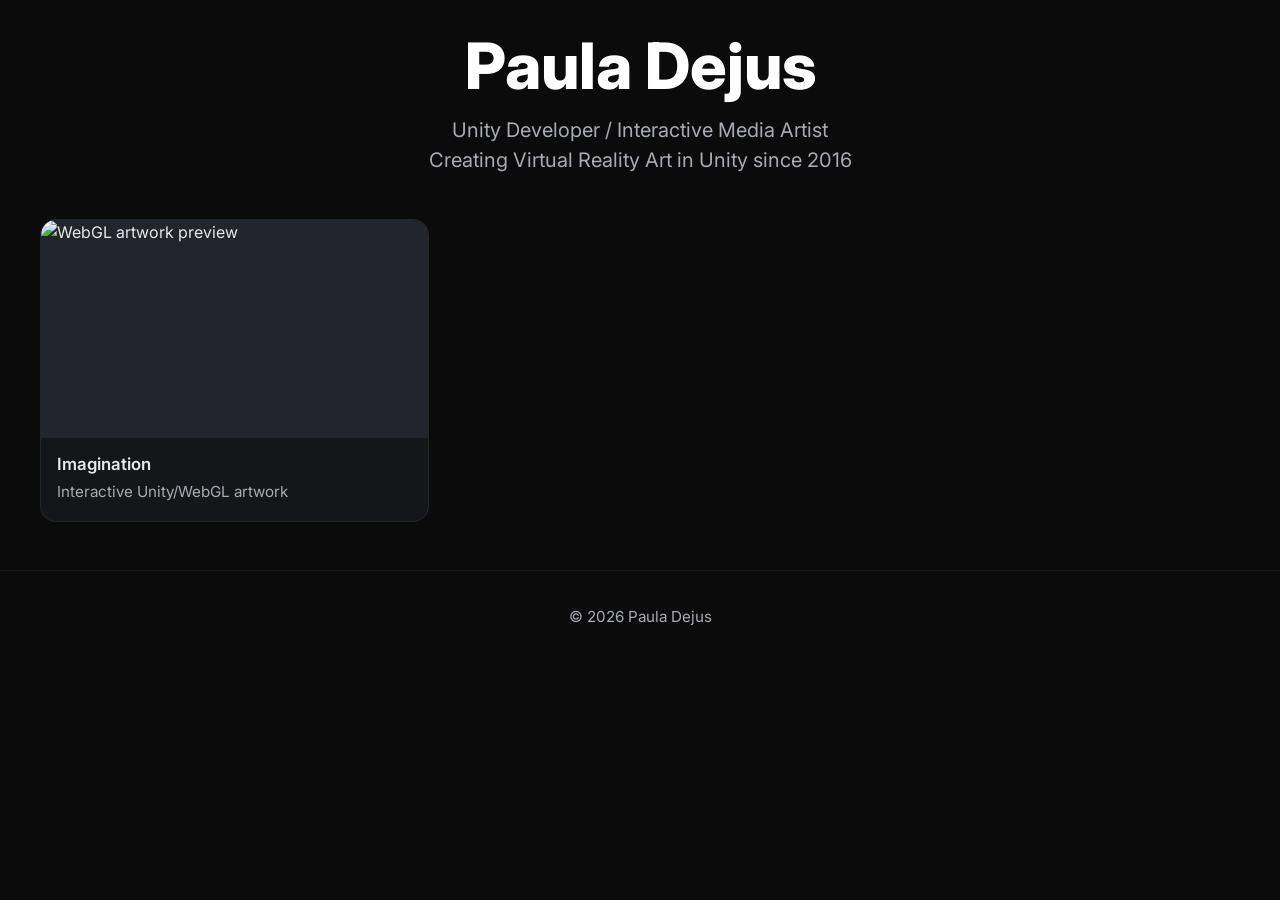
==== index.html @ 6257baa1 "Update artwork description in index.html Removed the period from the artwork description." ====
<!DOCTYPE html>
<html lang="en">
<head>
  <meta charset="UTF-8" />
  <meta name="viewport" content="width=device-width, initial-scale=1" />
  <title>Paula Dejus — Portfolio</title>
  <meta name="description" content="Unity Developer & Interactive Media Artist. Creating Virtual Reality Art in Unity since 2016.">
  <link rel="preconnect" href="https://fonts.googleapis.com">
  <link rel="preconnect" href="https://fonts.gstatic.com" crossorigin>
  <link href="https://fonts.googleapis.com/css2?family=Inter:wght@300;400;600;800&display=swap" rel="stylesheet">
  <link rel="stylesheet" href="style.css" />
</head>
<body>
  <header class="hero">
    <div class="name">Paula Dejus</div>
    <p class="tagline">Unity Developer / Interactive Media Artist<br>Creating Virtual Reality Art in Unity since 2016</p>
  </header>

  <main>
    <section class="gallery-section">
      <div class="grid">
        <!-- WebGL piece as first/only artwork -->
        <a class="card" href="webgl/index.html">
          <figure>
            <img src="webgl/imagination.jpg" alt="WebGL artwork preview" loading="lazy">
            <figcaption>
              <h3>Imagination</h3>
              <p>Interactive Unity/WebGL artwork</p>
            </figcaption>
          </figure>
        </a>
      </div>
    </section>
  </main>

  <footer class="site-footer">
    <p>© <span id="year"></span> Paula Dejus</p>
  </footer>

  <script>
    // Update copyright year automatically
    document.getElementById('year').textContent = new Date().getFullYear();
  </script>
</body>
</html>
---- style.css ----
/* ===== Base ===== */
:root{
  --bg: #0b0b0c;
  --text: #e8e8ea;
  --muted: #a9abb3;
  --card: #15161a;
  --cardHover: #1d1f25;
  --accent: #8ab4ff;
}

*{ box-sizing: border-box; }

html, body{
  margin: 0;
  padding: 0;
  height: 100%;
}

body{
  font-family: 'Inter', system-ui, -apple-system, Segoe UI, Roboto, Helvetica, Arial, sans-serif;
  background: var(--bg);
  color: var(--text);
  line-height: 1.5;
}

/* ===== Hero / Name ===== */
.hero{
  display: grid;
  place-items: center;
  padding: clamp(1.25rem, 3vw, 2rem) 1rem 1.5rem; /* tighter top space */
  text-align: center;
}

.name{
  font-weight: 800;
  font-size: clamp(2.5rem, 6vw, 4rem);
  line-height: 1.05;
  text-align: center;
  margin-bottom: 0.75rem;
  color: #fff;
  max-width: 900px;
  margin-left: auto;
  margin-right: auto;
}


.tagline{
  margin-top: .25rem;
  color: var(--muted);
  font-weight: 400;
  font-size: clamp(1rem, 2.2vw, 1.25rem);
}

/* ===== Main / Gallery ===== */
main{
  padding: 0 1rem 3rem;
}

.gallery-section{
  margin: 0 auto;
  max-width: 1200px;
}

.grid{
  display: grid;
  gap: 1rem;
  grid-template-columns: 1fr;
}

@media (min-width: 640px){
  .grid{ grid-template-columns: repeat(2, 1fr); }
}

@media (min-width: 1024px){
  .grid{ grid-template-columns: repeat(3, 1fr); }
}

.card{
  display: block;
  text-decoration: none;
  color: inherit;
  background: var(--card);
  border: 1px solid rgba(255,255,255,.06);
  border-radius: 16px;
  overflow: hidden;
  transition: transform .2s ease, background .2s ease, border-color .2s ease;
}

.card:hover{
  transform: translateY(-2px);
  background: var(--cardHover);
  border-color: rgba(255,255,255,.12);
}

.card figure{
  margin: 0;
}

.card img{
  display: block;
  width: 100%;
  aspect-ratio: 16 / 9;
  object-fit: cover;
  background: #22252b;
}

figcaption{
  padding: 0.85rem 1rem 1.1rem;
}

figcaption h3{
  margin: 0 0 .25rem 0;
  font-size: 1.05rem;
  font-weight: 600;
}

figcaption p{
  margin: 0;
  color: var(--muted);
  font-size: 0.95rem;
}

/* ===== Footer ===== */
.site-footer{
  border-top: 1px solid rgba(255,255,255,.06);
  padding: 1.25rem;
  text-align: center;
  color: var(--muted);
  font-size: .95rem;
}

/* Disable text selection and text cursor globally */
body, html, * {
  user-select: none;
  -webkit-user-select: none;
  -ms-user-select: none;
  cursor: default;
}
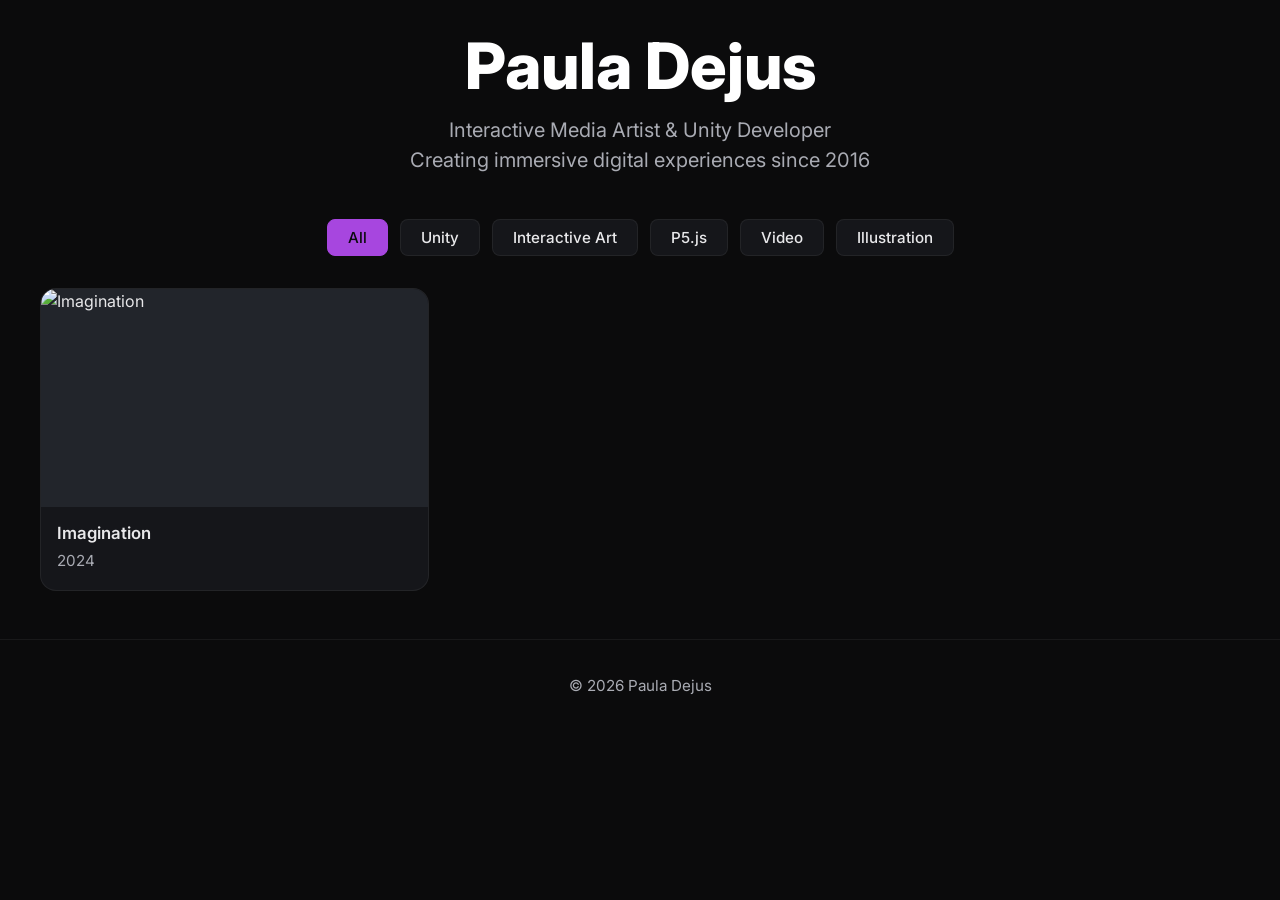
==== commit a58d8879: "update" ====
--- a/index.html
+++ b/index.html
@@ -3,43 +3,499 @@
 <head>
   <meta charset="UTF-8" />
   <meta name="viewport" content="width=device-width, initial-scale=1" />
-  <title>Paula Dejus — Portfolio</title>
+  <title>Paula Dejus – Portfolio</title>
   <meta name="description" content="Unity Developer & Interactive Media Artist. Creating Virtual Reality Art in Unity since 2016.">
   <link rel="preconnect" href="https://fonts.googleapis.com">
   <link rel="preconnect" href="https://fonts.gstatic.com" crossorigin>
   <link href="https://fonts.googleapis.com/css2?family=Inter:wght@300;400;600;800&display=swap" rel="stylesheet">
-  <link rel="stylesheet" href="style.css" />
+  <style>
+    /* ===== Base ===== */
+    :root{
+      --bg: #0b0b0c;
+      --text: #e8e8ea;
+      --muted: #a9abb3;
+      --card: #15161a;
+      --cardHover: #1d1f25;
+      --accent: #a746df;
+    }
+
+    *{ box-sizing: border-box; }
+
+    html, body{
+      margin: 0;
+      padding: 0;
+      height: 100%;
+    }
+
+    body{
+      font-family: 'Inter', system-ui, -apple-system, Segoe UI, Roboto, Helvetica, Arial, sans-serif;
+      background: var(--bg);
+      color: var(--text);
+      line-height: 1.5;
+    }
+
+    /* ===== Hero / Name ===== */
+    .hero{
+      display: grid;
+      place-items: center;
+      padding: clamp(1.25rem, 3vw, 2rem) 1rem 1.5rem;
+      text-align: center;
+    }
+
+    .name{
+      font-weight: 800;
+      font-size: clamp(2.5rem, 6vw, 4rem);
+      line-height: 1.05;
+      text-align: center;
+      margin-bottom: 0.75rem;
+      color: #fff;
+      max-width: 900px;
+      margin-left: auto;
+      margin-right: auto;
+    }
+
+    .tagline{
+      margin-top: .25rem;
+      color: var(--muted);
+      font-weight: 400;
+      font-size: clamp(1rem, 2.2vw, 1.25rem);
+    }
+
+    /* ===== Filters ===== */
+    .filters{
+      max-width: 1200px;
+      margin: 0 auto 2rem;
+      padding: 0 1rem;
+      display: flex;
+      gap: 0.75rem;
+      flex-wrap: wrap;
+      justify-content: center;
+    }
+
+    .filter-btn{
+      padding: 0.5rem 1.25rem;
+      background: var(--card);
+      border: 1px solid rgba(255,255,255,.06);
+      border-radius: 8px;
+      color: var(--text);
+      font-size: 0.95rem;
+      font-weight: 500;
+      cursor: pointer;
+      transition: all .2s ease;
+      font-family: inherit;
+    }
+
+    .filter-btn:hover{
+      background: var(--cardHover);
+      border-color: rgba(255,255,255,.12);
+    }
+
+    .filter-btn.active{
+      background: var(--accent);
+      color: #0b0b0c;
+      border-color: var(--accent);
+    }
+
+    /* ===== Main / Gallery ===== */
+    main{
+      padding: 0 1rem 3rem;
+    }
+
+    .gallery-section{
+      margin: 0 auto;
+      max-width: 1200px;
+    }
+
+    .grid{
+      display: grid;
+      gap: 1rem;
+      grid-template-columns: 1fr;
+    }
+
+    @media (min-width: 640px){
+      .grid{ grid-template-columns: repeat(2, 1fr); }
+    }
+
+    @media (min-width: 1024px){
+      .grid{ grid-template-columns: repeat(3, 1fr); }
+    }
+
+    .card{
+      display: block;
+      text-decoration: none;
+      color: inherit;
+      background: var(--card);
+      border: 1px solid rgba(255,255,255,.06);
+      border-radius: 16px;
+      overflow: hidden;
+      transition: transform .2s ease, background .2s ease, border-color .2s ease, opacity .2s ease;
+      cursor: pointer;
+    }
+
+    .card.hidden{
+      display: none;
+    }
+
+    .card:hover{
+      transform: translateY(-2px);
+      background: var(--cardHover);
+      border-color: rgba(255,255,255,.12);
+    }
+
+    .card figure{
+      margin: 0;
+    }
+
+    .card img{
+      display: block;
+      width: 100%;
+      aspect-ratio: 16 / 9;
+      object-fit: cover;
+      background: #22252b;
+    }
+
+    figcaption{
+      padding: 0.85rem 1rem 1.1rem;
+    }
+
+    figcaption h3{
+      margin: 0 0 .25rem 0;
+      font-size: 1.05rem;
+      font-weight: 600;
+    }
+
+    figcaption p{
+      margin: 0;
+      color: var(--muted);
+      font-size: 0.95rem;
+    }
+
+    /* ===== Modal ===== */
+    .modal-overlay{
+      position: fixed;
+      top: 0;
+      left: 0;
+      right: 0;
+      bottom: 0;
+      background: rgba(0, 0, 0, 0.85);
+      backdrop-filter: blur(8px);
+      display: none;
+      align-items: center;
+      justify-content: center;
+      z-index: 1000;
+      padding: 1rem;
+      overflow-y: auto;
+    }
+
+    .modal-overlay.active{
+      display: flex;
+    }
+
+    .modal{
+      background: var(--card);
+      border: 1px solid rgba(255,255,255,.12);
+      border-radius: 20px;
+      max-width: 900px;
+      width: 100%;
+      max-height: 90vh;
+      overflow-y: auto;
+      position: relative;
+      animation: modalSlideIn 0.3s ease;
+    }
+
+    @keyframes modalSlideIn{
+      from{
+        opacity: 0;
+        transform: translateY(20px);
+      }
+      to{
+        opacity: 1;
+        transform: translateY(0);
+      }
+    }
+
+    .modal-close{
+      position: absolute;
+      top: 1.25rem;
+      right: 1.25rem;
+      background: rgba(255, 255, 255, 0.1);
+      border: 1px solid rgba(255,255,255,.1);
+      border-radius: 50%;
+      width: 36px;
+      height: 36px;
+      display: flex;
+      align-items: center;
+      justify-content: center;
+      cursor: pointer;
+      color: var(--text);
+      font-size: 1.5rem;
+      line-height: 1;
+      transition: all .2s ease;
+      z-index: 10;
+    }
+
+    .modal-close:hover{
+      background: rgba(255, 255, 255, 0.15);
+      border-color: rgba(255,255,255,.2);
+    }
+
+    .modal-image{
+      width: 100%;
+      aspect-ratio: 16 / 9;
+      object-fit: cover;
+      background: #22252b;
+      border-radius: 20px 20px 0 0;
+    }
+
+    .modal-content{
+      padding: 2rem;
+    }
+
+    .modal-header{
+      margin-bottom: 1.5rem;
+    }
+
+    .modal-title{
+      font-size: 2rem;
+      font-weight: 700;
+      margin: 0 0 0.5rem 0;
+      color: #fff;
+    }
+
+    .modal-year{
+      font-size: 1.1rem;
+      color: var(--muted);
+      margin: 0;
+    }
+
+    .modal-description{
+      font-size: 1.05rem;
+      line-height: 1.7;
+      color: var(--text);
+      margin: 0 0 2rem 0;
+    }
+
+    .modal-actions{
+      display: flex;
+      gap: 1rem;
+      flex-wrap: wrap;
+    }
+
+    .btn{
+      padding: 0.85rem 2rem;
+      border-radius: 10px;
+      font-size: 1rem;
+      font-weight: 600;
+      font-family: inherit;
+      cursor: pointer;
+      transition: all .2s ease;
+      text-decoration: none;
+      display: inline-block;
+      text-align: center;
+    }
+
+    .btn-primary{
+      background: var(--accent);
+      color: #0b0b0c;
+      border: 1px solid var(--accent);
+    }
+
+    .btn-primary:hover{
+      background: #9bc4ff;
+      border-color: #9bc4ff;
+      transform: translateY(-1px);
+    }
+
+    .btn-secondary{
+      background: transparent;
+      color: var(--text);
+      border: 1px solid rgba(255,255,255,.2);
+    }
+
+    .btn-secondary:hover{
+      background: rgba(255,255,255,.05);
+      border-color: rgba(255,255,255,.3);
+    }
+
+    /* ===== Footer ===== */
+    .site-footer{
+      border-top: 1px solid rgba(255,255,255,.06);
+      padding: 1.25rem;
+      text-align: center;
+      color: var(--muted);
+      font-size: .95rem;
+    }
+
+    /* Disable text selection and text cursor globally */
+    body, html, * {
+      user-select: none;
+      -webkit-user-select: none;
+      -ms-user-select: none;
+      cursor: default;
+    }
+
+    .filter-btn, .card, .modal-close, .btn {
+      cursor: pointer;
+    }
+  </style>
 </head>
 <body>
   <header class="hero">
     <div class="name">Paula Dejus</div>
-    <p class="tagline">Unity Developer / Interactive Media Artist<br>Creating Virtual Reality Art in Unity since 2016</p>
+    <p class="tagline">Interactive Media Artist & Unity Developer<br>Creating immersive digital experiences since 2016</p>
   </header>
+
+  <div class="filters">
+    <button class="filter-btn active" data-filter="all">All</button>
+    <button class="filter-btn" data-filter="unity">Unity</button>
+    <button class="filter-btn" data-filter="interactive-art">Interactive Art</button>
+    <button class="filter-btn" data-filter="p5js">P5.js</button>
+    <button class="filter-btn" data-filter="video">Video</button>
+    <button class="filter-btn" data-filter="illustration">Illustration</button>
+  </div>
 
   <main>
     <section class="gallery-section">
-      <div class="grid">
-        <!-- WebGL piece as first/only artwork -->
-        <a class="card" href="webgl/index.html">
-          <figure>
-            <img src="webgl/imagination.jpg" alt="WebGL artwork preview" loading="lazy">
-            <figcaption>
-              <h3>Imagination</h3>
-              <p>Interactive Unity/WebGL artwork</p>
-            </figcaption>
-          </figure>
-        </a>
+      <div class="grid" id="gallery">
+        <!-- Projects will be inserted here by JavaScript -->
       </div>
     </section>
   </main>
 
+  <!-- Modal -->
+  <div class="modal-overlay" id="modal">
+    <div class="modal">
+      <button class="modal-close" id="modalClose">×</button>
+      <img class="modal-image" id="modalImage" src="" alt="">
+      <div class="modal-content">
+        <div class="modal-header">
+          <h2 class="modal-title" id="modalTitle"></h2>
+          <p class="modal-year" id="modalYear"></p>
+        </div>
+        <p class="modal-description" id="modalDescription"></p>
+        <div class="modal-actions" id="modalActions">
+          <!-- Buttons will be inserted here -->
+        </div>
+      </div>
+    </div>
+  </div>
+
   <footer class="site-footer">
     <p>© <span id="year"></span> Paula Dejus</p>
   </footer>
 
   <script>
-    // Update copyright year automatically
+    // Your portfolio data - newest first
+    const projects = [
+      {
+        title: "Imagination",
+        year: 2024,
+        description: "An interactive exploration of memory and digital space. This WebGL experience invites viewers to navigate through fragmented landscapes where reality and imagination blur together.",
+        image: "https://imgur.com/KXJqLhT.jpg",
+        link: "webgl/index.html",
+        tags: ["unity", "interactive-art"],
+        linkText: "Experience" // Optional: custom button text
+      },
+      // Add more projects here following this format:
+      // {
+      //   title: "Project Name",
+      //   year: 2023,
+      //   description: "Longer description of your work. This appears in the modal when someone clicks on it.",
+      //   image: "path/to/image.jpg",
+      //   link: "path/to/project.html", // or video link, etc
+      //   tags: ["unity", "video"],
+      //   linkText: "Watch" // Optional: "Play", "Watch", "View", etc
+      // },
+    ];
+
+    let currentFilter = 'all';
+
+    // Render gallery
+    function renderGallery(filter = 'all') {
+      currentFilter = filter;
+      const gallery = document.getElementById('gallery');
+      gallery.innerHTML = '';
+      
+      projects.forEach((project, index) => {
+        const shouldShow = filter === 'all' || project.tags.includes(filter);
+        
+        const card = document.createElement('div');
+        card.className = `card${shouldShow ? '' : ' hidden'}`;
+        card.onclick = () => openModal(index);
+        
+        card.innerHTML = `
+          <figure>
+            <img src="${project.image}" alt="${project.title}" loading="lazy">
+            <figcaption>
+              <h3>${project.title}</h3>
+              <p>${project.year}</p>
+            </figcaption>
+          </figure>
+        `;
+        
+        gallery.appendChild(card);
+      });
+    }
+
+    // Open modal
+    function openModal(index) {
+      const project = projects[index];
+      const modal = document.getElementById('modal');
+      
+      document.getElementById('modalImage').src = project.image;
+      document.getElementById('modalImage').alt = project.title;
+      document.getElementById('modalTitle').textContent = project.title;
+      document.getElementById('modalYear').textContent = project.year;
+      document.getElementById('modalDescription').textContent = project.description;
+      
+      // Set up action buttons
+      const actions = document.getElementById('modalActions');
+      actions.innerHTML = '';
+      
+      if (project.link) {
+        const btn = document.createElement('a');
+        btn.className = 'btn btn-primary';
+        btn.href = project.link;
+        btn.target = '_blank';
+        btn.textContent = project.linkText || 'View Project';
+        actions.appendChild(btn);
+      }
+      
+      modal.classList.add('active');
+      document.body.style.overflow = 'hidden';
+    }
+
+    // Close modal
+    function closeModal() {
+      const modal = document.getElementById('modal');
+      modal.classList.remove('active');
+      document.body.style.overflow = '';
+    }
+
+    document.getElementById('modalClose').onclick = closeModal;
+    document.getElementById('modal').onclick = (e) => {
+      if (e.target.id === 'modal') closeModal();
+    };
+
+    // ESC key to close modal
+    document.addEventListener('keydown', (e) => {
+      if (e.key === 'Escape') closeModal();
+    });
+
+    // Filter functionality
+    document.querySelectorAll('.filter-btn').forEach(btn => {
+      btn.addEventListener('click', () => {
+        document.querySelectorAll('.filter-btn').forEach(b => b.classList.remove('active'));
+        btn.classList.add('active');
+        renderGallery(btn.dataset.filter);
+      });
+    });
+
+    // Initial render
+    renderGallery();
+    
+    // Update copyright year
     document.getElementById('year').textContent = new Date().getFullYear();
   </script>
 </body>
-</html>
+</html>
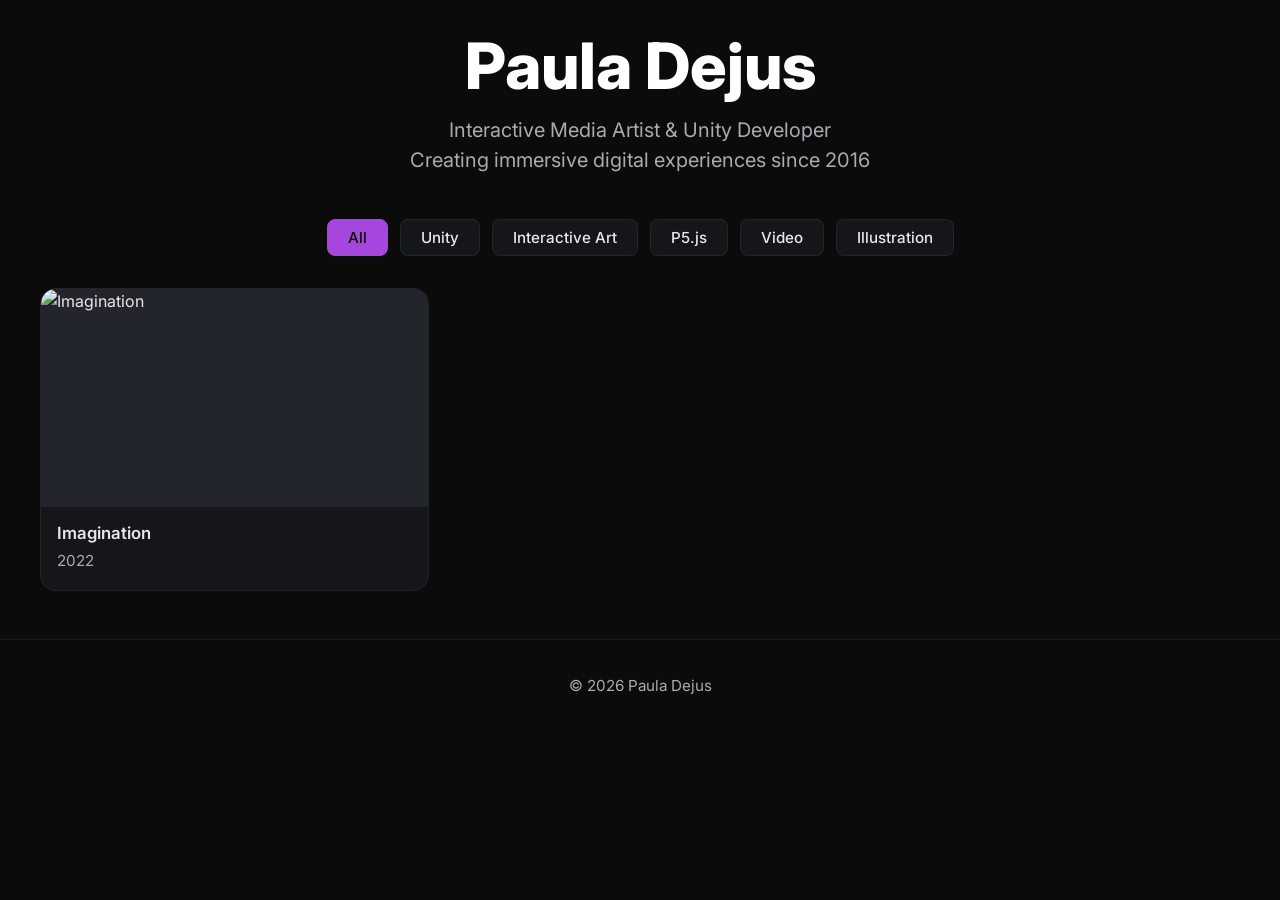
==== commit d3774622: "fix" ====
--- a/index.html
+++ b/index.html
@@ -118,6 +118,11 @@
 
     @media (min-width: 1024px){
       .grid{ grid-template-columns: repeat(3, 1fr); }
+
+      @media (max-width: 640px){
+  .tagline{
+    font-size: 0.9rem;
+  }
     }
 
     .card{
@@ -193,7 +198,7 @@
 
     .modal{
       background: var(--card);
-      border: 1px solid rgba(255,255,255,.12);
+      border: 2px solid var(--accent);
       border-radius: 20px;
       max-width: 900px;
       width: 100%;
@@ -218,8 +223,8 @@
       position: absolute;
       top: 1.25rem;
       right: 1.25rem;
-      background: rgba(255, 255, 255, 0.1);
-      border: 1px solid rgba(255,255,255,.1);
+      background: var(--accent);
+      border: 1px solid var(--accent);
       border-radius: 50%;
       width: 36px;
       height: 36px;
@@ -227,7 +232,7 @@
       align-items: center;
       justify-content: center;
       cursor: pointer;
-      color: var(--text);
+      color: #0b0b0c;
       font-size: 1.5rem;
       line-height: 1;
       transition: all .2s ease;
@@ -235,8 +240,9 @@
     }
 
     .modal-close:hover{
-      background: rgba(255, 255, 255, 0.15);
-      border-color: rgba(255,255,255,.2);
+      background: var(--accent);
+      border-color: var(--accent);
+      opacity: 0.85;
     }
 
     .modal-image{
@@ -389,9 +395,9 @@
     const projects = [
       {
         title: "Imagination",
-        year: 2024,
+        year: 2022,
         description: "An interactive exploration of memory and digital space. This WebGL experience invites viewers to navigate through fragmented landscapes where reality and imagination blur together.",
-        image: "https://imgur.com/KXJqLhT.jpg",
+        image: "webgl/imagination.jpg",
         link: "webgl/index.html",
         tags: ["unity", "interactive-art"],
         linkText: "Experience" // Optional: custom button text
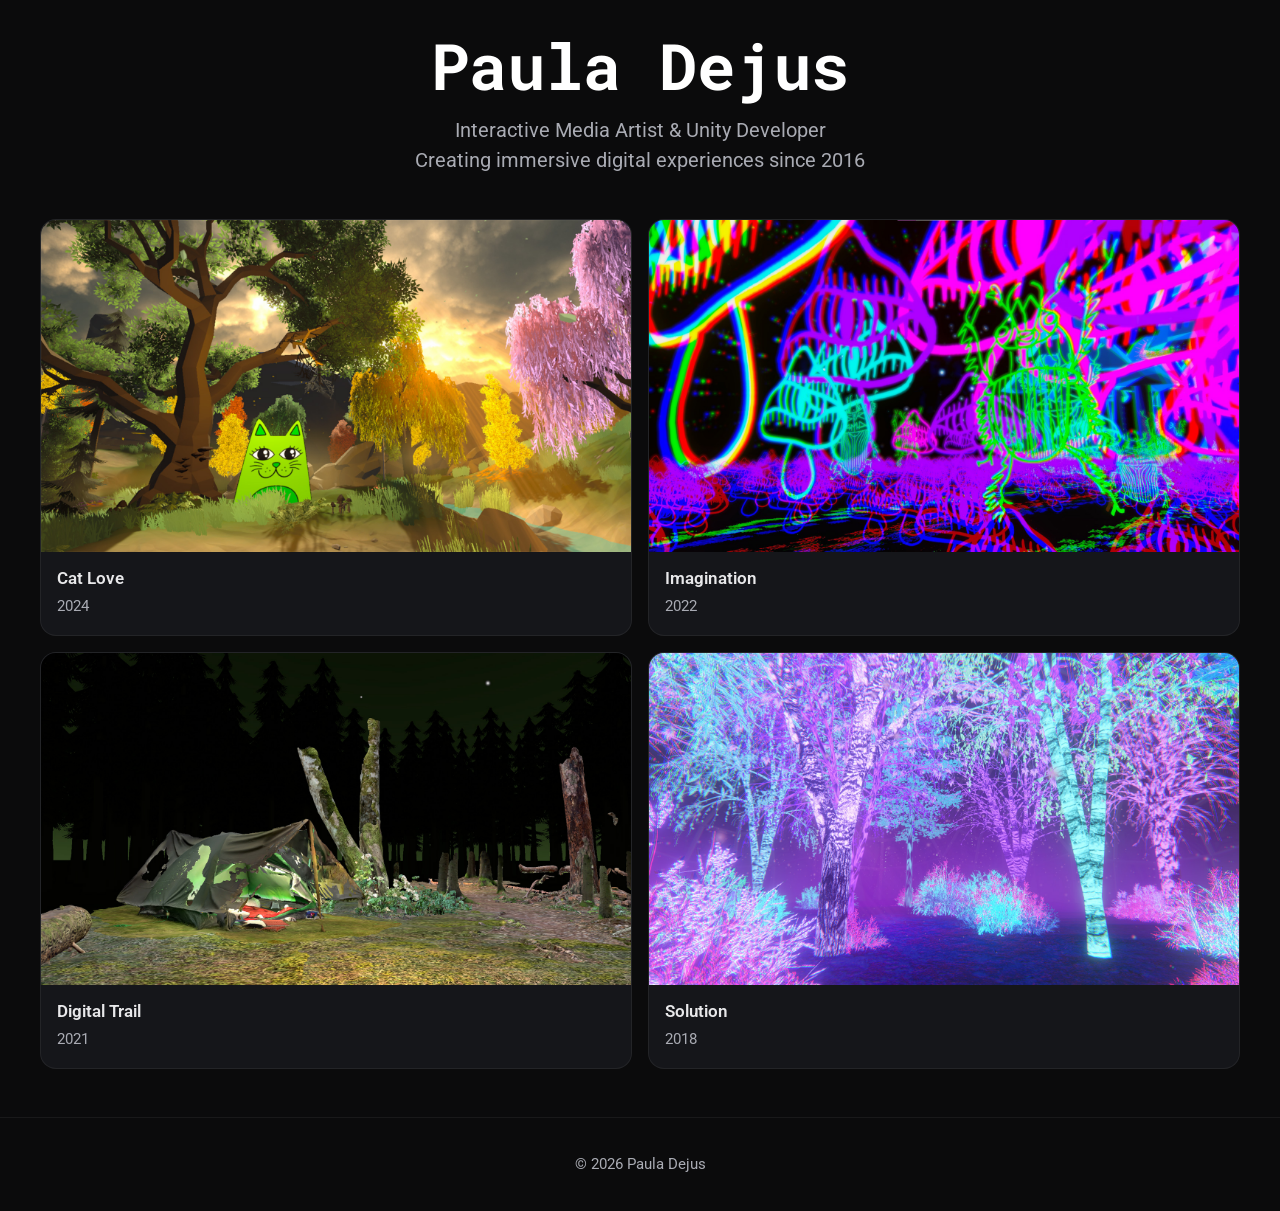
==== commit b52f057b: "fix" ====
--- a/index.html
+++ b/index.html
@@ -7,7 +7,7 @@
   <meta name="description" content="Unity Developer & Interactive Media Artist. Creating Virtual Reality Art in Unity since 2016.">
   <link rel="preconnect" href="https://fonts.googleapis.com">
   <link rel="preconnect" href="https://fonts.gstatic.com" crossorigin>
-  <link href="https://fonts.googleapis.com/css2?family=Inter:wght@300;400;600;800&display=swap" rel="stylesheet">
+  <link href="https://fonts.googleapis.com/css2?family=Roboto+Mono:wght@700;800&family=Roboto:wght@300;400;600&display=swap" rel="stylesheet">
   <style>
     /* ===== Base ===== */
     :root{
@@ -28,7 +28,7 @@
     }
 
     body{
-      font-family: 'Inter', system-ui, -apple-system, Segoe UI, Roboto, Helvetica, Arial, sans-serif;
+      font-family: 'Roboto', system-ui, -apple-system, Segoe UI, Helvetica, Arial, sans-serif;
       background: var(--bg);
       color: var(--text);
       line-height: 1.5;
@@ -52,12 +52,13 @@
       max-width: 900px;
       margin-left: auto;
       margin-right: auto;
+      font-family: 'Roboto Mono', monospace;
     }
 
     .tagline{
       margin-top: .25rem;
       color: var(--muted);
-      font-weight: 400;
+      garums: 400;
       font-size: clamp(1rem, 2.2vw, 1.25rem);
     }
 
@@ -66,7 +67,7 @@
       max-width: 1200px;
       margin: 0 auto 2rem;
       padding: 0 1rem;
-      display: flex;
+      display: none; /* ===== flex   to show filter===== */
       gap: 0.75rem;
       flex-wrap: wrap;
       justify-content: center;
@@ -117,12 +118,13 @@
     }
 
     @media (min-width: 1024px){
-      .grid{ grid-template-columns: repeat(3, 1fr); }
-
-      @media (max-width: 640px){
-  .tagline{
-    font-size: 0.9rem;
-  }
+      .grid{ grid-template-columns: repeat(2, 1fr); }
+    }
+
+    @media (max-width: 640px){
+      .tagline{
+        font-size: 0.9rem;
+      }
     }
 
     .card{
@@ -307,8 +309,8 @@
     }
 
     .btn-primary:hover{
-      background: #9bc4ff;
-      border-color: #9bc4ff;
+      background: #b857ef;
+      border-color: #b857ef;
       transform: translateY(-1px);
     }
 
@@ -391,27 +393,47 @@
   </footer>
 
   <script>
-    // Your portfolio data - newest first
+    // ========================================
+    // TAVI PROJEKTI - Pievieno aprakstus un linkus!
+    // ========================================
     const projects = [
-      {
+      
+    {
+        title: "Cat Love",
+        year: 2024,
+        description: "A mini-game exploring lessons of love through playful interaction. Players navigate a colorful environment, meet cat residents, and collect 10 love lessons along the way. Designed with simple mechanics for a young audience, though accessible to all ages. Originally created in seven days for the Love Bytes VR Jam, where it was awarded third place.", // <-- RAKSTI ŠEIT
+        image: "Art/CatLove/CatLove.jpg",
+        link: "https://paulaplay.itch.io/catlove-webgl", // <-- IEVIETO LINKU ŠEIT
+        tags: ["unity"], // Maini tagus pēc vajadzības
+        linkText: "Experience"
+      },
+    {
         title: "Imagination",
         year: 2022,
-        description: "An interactive exploration of memory and digital space. This WebGL experience invites viewers to navigate through fragmented landscapes where reality and imagination blur together.",
-        image: "webgl/imagination.jpg",
-        link: "webgl/index.html",
-        tags: ["unity", "interactive-art"],
-        linkText: "Experience" // Optional: custom button text
+        description: "A digital exhibition built from hand-drawn illustrations, developed as part of Paula's Master thesis Immersive Web Art and the Aesthetics of Curation in Web3. Analog drawings inspired by nature were scanned, digitally processed, and transformed into cascades and particle systems within Unity. The environment is inhabited by cat characters drawn from the streets of Liepaja, their purring spatially represented with 3D audio. It is a linear sensory journey exploring the intersection of analog craft and digital immersion.", // <-- RAKSTI ŠEIT
+        image: "Art/Imagination/Imagination.jpg",
+        link: "https://paulaplay.itch.io/imagination", // <-- IEVIETO LINKU ŠEIT (piemēram: "imagination/index.html")
+        tags: ["unity"],
+        linkText: "Experience"
       },
-      // Add more projects here following this format:
-      // {
-      //   title: "Project Name",
-      //   year: 2023,
-      //   description: "Longer description of your work. This appears in the modal when someone clicks on it.",
-      //   image: "path/to/image.jpg",
-      //   link: "path/to/project.html", // or video link, etc
-      //   tags: ["unity", "video"],
-      //   linkText: "Watch" // Optional: "Play", "Watch", "View", etc
-      // },
+      {
+        title: "Digital Trail",
+        year: 2021,
+        description: "A digital exhibition built from 3D scans of Latvian nature, captured using LiDAR technology. The experience features Daudas waterfall, a summer camping tent, and a walking corgi. The environment is layered with a forest backdrop, firefly particle effects, and spatial 3D audio to create atmosphere. Visitors can traverse the extended dune trail—an experiment in the limits of continuous scanning—and encounter the artist at the digital trail's end.", // <-- RAKSTI ŠEIT
+        image: "Art/DigitalTrail/DigitalTrail.jpg",
+        link: "https://paulaplay.itch.io/digital-trail", // <-- IEVIETO LINKU ŠEIT
+        tags: ["unity"], // Maini tagus pēc vajadzības
+        linkText: "Experience"
+      },
+      {
+        title: "Solution",
+        year: 2018,
+        description: "A dystopian visualization of a future solution to air pollution. The viewer stands inside a dome inhabited by colorful, genetically modified trees that produce oxygen for the surrounding city. Beyond the dome, the environment is lifeless—natural trees have died from extreme pollution, leaving these engineered specimens as the only means of survival. Originally created for VR in 2018, remastered in 2026.", // <-- RAKSTI ŠEIT
+        image: "Art/Solution/Solution.jpg",
+        link: "https://paulaplay.itch.io/solution", // <-- IEVIETO LINKU ŠEIT
+        tags: ["unity"], // Maini tagus pēc vajadzības
+        linkText: "Experience"
+      }
     ];
 
     let currentFilter = 'all';
@@ -463,7 +485,7 @@
         btn.className = 'btn btn-primary';
         btn.href = project.link;
         btn.target = '_blank';
-        btn.textContent = project.linkText || 'View Project';
+        btn.textContent = project.linkText || 'Experience';
         actions.appendChild(btn);
       }
       
@@ -504,4 +526,4 @@
     document.getElementById('year').textContent = new Date().getFullYear();
   </script>
 </body>
-</html>+</html>
